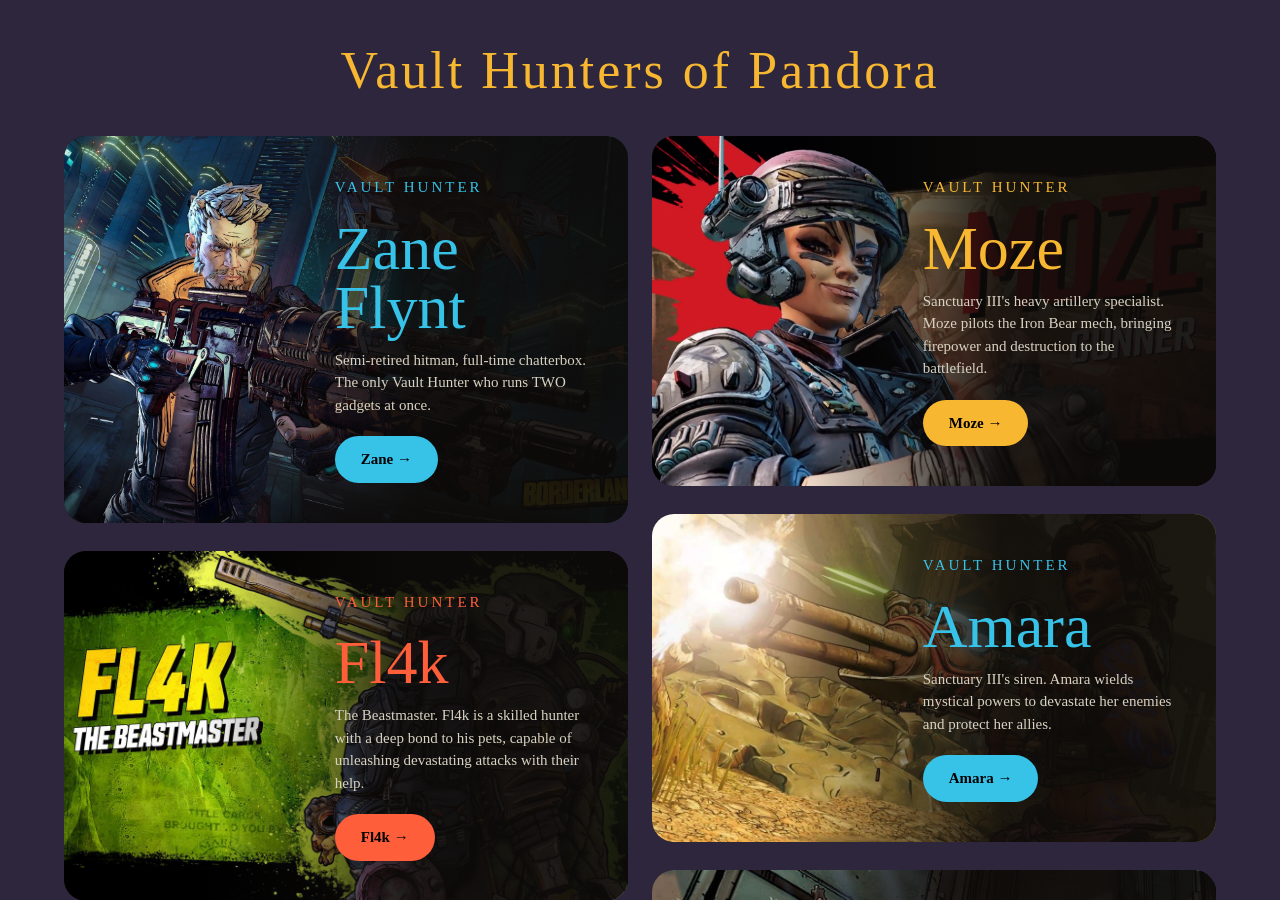
==== index.html @ e91ca524 "First commit" ====
<!DOCTYPE html>
<html lang="en">
<head>
    <meta charset="UTF-8">
    <meta name="viewport" content="width=device-width, initial-scale=1.0">
    <title>Borderlands 3</title>
    <link href="https://cdn.jsdelivr.net/npm/bootstrap@5.3.8/dist/css/bootstrap.min.css" rel="stylesheet" integrity="sha384-sRIl4kxILFvY47J16cr9ZwB07vP4J8+LH7qKQnuqkuIAvNWLzeN8tE5YBujZqJLB" crossorigin="anonymous">

    <script src="script.js"></script>
    <script src="jq_b.js"></script>
    <link rel="stylesheet" href="style.css">
</head>
<body>

    <!-- The whole site is a horizontal filmstrip of pages. Each page = one screen wide. -->
    <div class="filmstrip">

        <!-- ================= FRAME: Home ================= -->
        <section class="page" id="home">
            <h1 class="title">Vault Hunters of Pandora</h1>

            <div class="row g-4">
                <div class="col-lg-6">
                    <div class="banner zane">
                        <img src='img/Zane.jpg' class="banner-img" alt='Zane Flynt'>
                        <div class="shade"></div>
                        <div class="bannerText">
                            <p class="playerOrNPC">Vault Hunter</p>
                            <h2>Zane Flynt</h2>
                            <p>Semi-retired hitman, full-time chatterbox. The only Vault Hunter who runs TWO gadgets at once.</p>
                            <button class="moreInfo" onclick="goTo('zane')">Zane →</button>
                        </div>
                    </div>

                    <!-- This part is for Fl4k, -->
                    <div class="banner fl4k">
                        <img src='img/Fl4k.jpg' class="banner-img" alt='Fl4k' >
                        <div class="shade"></div>
                        <div class="bannerText">
                            <p class="playerOrNPC">Vault Hunter</p>
                            <h2>Fl4k</h2>
                            <p>The Beastmaster. Fl4k is a skilled hunter with a deep bond to his pets, capable of unleashing devastating attacks with their help.</p>
                            <button class="moreInfo" onclick="goTo('fl4k')">Fl4k →</button>
                        </div>
                    </div>

                    <!-- This is for Ellie -->
                    <div class="banner ellie">
                        <img src='img/Ellie.jpg' class="banner-img" alt='Ellie'>
                        <div class="shade"></div>
                        <div class="bannerText">
                            <p class="playerOrNPC">NPC - Mechanic</p>
                            <h2>Ellie</h2>
                            <p>Sanctuary III's chief mechanic. Big heart, bigger wrench, and don't you DARE touch her car collection.</p>
                            <button class="moreInfo" onclick="goTo('ellie')">Ellie →</button>
                        </div>
                    </div>
                </div>

                <div class="col-lg-6">
                    <div class="banner moze">
                        <img src='img/Moze.jpg' class="banner-img" alt='Moze'>
                        <div class="shade"></div>
                        <div class="bannerText">
                            <p class="playerOrNPC">Vault Hunter</p>
                            <h2>Moze</h2>
                            <p>Sanctuary III's heavy artillery specialist. Moze pilots the Iron Bear mech, bringing firepower and destruction to the battlefield.</p>
                            <button class="moreInfo" onclick="goTo('moze')">Moze →</button>
                        </div>
                    </div>

                    <div class="banner amara">
                        <img src='img/Amara.jpg' class="banner-img" alt='Amara'>
                        <div class="shade"></div>
                        <div class="bannerText">
                            <p class="playerOrNPC">Vault Hunter</p>
                            <h2>Amara</h2>
                            <p>Sanctuary III's siren. Amara wields mystical powers to devastate her enemies and protect her allies.</p>
                            <button class="moreInfo" onclick="goTo('amara')">Amara →</button>
                        </div>
                    </div>

                    <div class="banner cl4ptrap">
                        <img src='img/Cl4pTrap.jpg' class="banner-img" alt='Cl4pTrap'>
                        <div class="shade"></div>
                        <div class="bannerText">
                            <p class="playerOrNPC">Vault Hunter</p>
                            <h2>Cl4pTrap</h2>
                            <p>Sanctuary III's lovable robot. Cl4pTrap is known for his quirky personality, explosive arsenal, and relentless pursuit of fun and chaos.</p>
                            <button class="moreInfo" onclick="goTo('cl4ptrap')">Cl4pTrap →</button>
                        </div>
                    </div>
                </div>
            </div>

        </section>



        <!-- This is for Zane -->
         <section class="page" id="zane">
            <div class="details">
                <button class="goBackBtn" onclick="goTo('home')">← Back</button>
                <h1>Zane Flynt</h1>
                <p class="role">The Operative</p>

                <div class="description">
                    <span class="miniTitle">Action Skill</span>
                    <p>Digi-Clone (a holographic twin that shoots and swaps places with you), SNTNL (an attack drone buddy), and the Barrier (a deployable shield). Uniquely, Zane can equip TWO of these at once — he just gives up grenades to do it.</p>
                </div>

                <div class="description">
                    <span class="miniTitle">Backstory</span>
                    <p>Born on Pandora into the infamous Flynt family — brother of Captain Flynt and Baron Flynt. Spent decades as a corporate assassin before "retiring" into Vault hunting. Talks constantly, mostly to himself, sometimes to his clone.</p>
                </div>

                <div class="description">
                    <span class="miniTitle">Playstyle</span>
                    <p>Trickster. Confuse enemies with the clone, zip around the battlefield, and let your gadgets do half the work while you do all the talking.</p>
                </div>
            </div>
        </section>

        <!-- ================= Fl4k ================= -->
         <section class="page" id="fl4k">
            <div class="details">
                <button class="goBackBtn" onclick="goTo('home')">← Back</button>
                <h1>Fl4k</h1>
                <p class="role">The Beastmaster</p>

                <div class="description">
                    <span class="miniTitle">Action Skill</span>
                    <p>Fl4k can summon and command pets to fight alongside him, each with unique abilities. He can also enter a powerful "Fade Away" mode, becoming invisible and dealing massive damage.</p>
                </div>

                <div class="description">
                    <span class="miniTitle">Backstory</span>
                    <p>Fl4k is a mysterious creature hunter from the wilds of Pandora. Raised by a pack of robotic creatures, he has a deep bond with his pets and a unique perspective on the world.</p>
                </div>

                <div class="description">
                    <span class="miniTitle">Playstyle</span>
                    <p>Pet Master. Command your pets to attack, distract, and support you in battle while you stay at a safe distance, using your unique abilities to control the flow of combat.</p>
                </div>
            </div>
        </section>

        <!-- ================= Ellie ================= -->
         <section class="page" id="ellie">
            <div class="details">
                <button class="goBackBtn" onclick="goTo('home')">← Back</button>
                <h1>Ellie</h1>
                <p class="role">NPC - Mechanic</p>

                <div class="description"> 
                    <span class="miniTitle">Role in the Game</span>
                    <p>Ellie is the chief mechanic of Sanctuary III, providing players with vehicle upgrades, repairs, and customizations. She also offers side quests and valuable information about the world of Pandora.</p>
                </div>

                <div class="description">
                    <span class="miniTitle">Backstory</span>
                    <p>Ellie has been a skilled mechanic for years, known for her expertise in vehicles and machinery. She has a big heart and a passion for helping others, often putting herself at risk to assist Vault Hunters.</p>
                </div>

                <div class="description">
                    <span class="miniTitle">Personality</span>
                    <p>Ellie is tough, resourceful, and fiercely independent. She has a no-nonsense attitude but also shows compassion and loyalty to those she trusts.</p>
                </div>
            </div>
        </section>


        <!-- Put the rest of the cards under this comment -->
        <!-- ================= Moze ================= -->
        <section class="page" id="moze">
            <div class="details">
                <button class="goBackBtn" onclick="goTo('home')">← Back</button>
                <h1>Moze</h1>
                <p class="role">The Gunner</p>

                <div class="description"> 
                    <span class="miniTitle">Role in the Game</span>
                    <p>Moze is a versatile combatant, capable of dealing massive damage with her arsenal of weapons and her trusty mech, Iron Bear. She excels in both offensive and defensive roles, making her a valuable asset in any team.</p>
                </div>

                <div class="description">
                    <span class="miniTitle">Backstory</span>
                    <p>Moze has a military background and a strong sense of duty. She joined the fight against the Crimson Raiders to protect her home and loved ones, using her skills and Iron Bear to turn the tide of battle.</p>
                </div>

                <div class="description">
                    <span class="miniTitle">Personality</span>
                    <p>Moze is determined, courageous, and fiercely loyal to her friends and allies. She has a strong sense of justice and is always ready to face any challenge head-on.</p>
                </div>
            </div>
        </section>

        <!-- ================= Amara ================= -->
        <section class="page" id="amara">
            <div class="details">
                <button class="goBackBtn" onclick="goTo('home')">← Back</button>
                <h1>Amara</h1>
                <p class="role">The Siren</p>
                <div class="description"> 
                    <span class="miniTitle">Role in the Game</span>
                    <p>Amara is a powerful Siren, capable of harnessing mystical abilities to control the battlefield. She excels in both offensive and defensive roles, making her a versatile and formidable character.</p>
                </div>

                <div class="description">
                    <span class="miniTitle">Backstory</span>
                    <p>Amara has trained extensively to master her Siren abilities, seeking to protect those who cannot protect themselves. Her journey is one of self-discovery and empowerment, as she learns to harness her powers for the greater good.</p>
                </div>

                <div class="description">
                    <span class="miniTitle">Personality</span>
                    <p>Amara is confident, determined, and compassionate. She is driven by a strong sense of justice and a desire to help those in need, always striving to make a positive impact on the world around her.</p>
                </div>
            </div>
        </section>

        <!-- ================= Cl4pTrap ================= -->
        <section class="page" id="cl4ptrap">
            <div class="details">
                <button class="goBackBtn" onclick="goTo('home')">← Back</button>
                <h1>Cl4pTrap</h1>
                <p class="role">NPC - Robot</p>
                <div class="description"> 
                    <span class="miniTitle">Role in the Game</span>
                    <p>Cl4pTrap is a quirky and unpredictable robot, known for his humorous antics and explosive combat abilities. He provides comic relief while also being a formidable ally in battle.</p>
                </div>

                <div class="description">
                    <span class="miniTitle">Backstory</span>
                    <p>Cl4pTrap was created as a general-purpose robot, but his unique personality and penchant for chaos set him apart. He has a mysterious past and a knack for getting into trouble, often finding himself in the middle of unexpected adventures.</p>
                </div>

                <div class="description">
                    <span class="miniTitle">Personality</span>
                    <p>Cl4pTrap is eccentric, unpredictable, and full of energy. He has a mischievous sense of humor and enjoys causing chaos, but he is also loyal and will go to great lengths to help his friends.</p>
                </div>
            </div>
        </section>

    </div>
</body>
</html>
---- style.css ----
* { box-sizing: border-box; }

body {
    margin:0;
    background-color: #2e263d;
    font-family: 'Times New Roman', Times, serif;
    color: aliceblue;
    overflow: hidden; /* Prevents vertical scrolling and lets the filmstrip handle horizontal scrolling */ 
}

.characters {
    display: grid;
    grid-template-columns: 1fr 1fr; /* Two equal columns */
    gap: 20px; /* Creates space between the cards */
}

/* The filmstrip container that holds all the pages. Each page is a child of this container. */
.filmstrip {
    display: flex;              /* Arrange the child pages in a row */ 
    overflow-x: auto;           /* hide the scrollbar */
    scroll-behavior: smooth;    /* Make the scrolling smooth */
    height: 100vh;              /* Full viewport height */
}

/* Every page = one screen wide. */
.page {
    min-width: 100vw;
    height: 100vh;
    overflow-x: auto;                           /* Allow horizontal scrolling within the page */
    padding: 40px clamp(16px, 5vw, 80px);       /* clamp() is a function that makes sure the padding is responsive */
}

/* The banner of the cards */
.banner {
    position: relative;
    display: flex;
    align-items: center;
    min-height: 300px;
    border-radius: 22px;
    overflow: hidden;
    margin: 0 auto 28px;
    max-width: 980px;
    background: #16120e;
}

.banner-img {
    position: absolute; 
    inset: 0;                /* Quick way to set top, right, bottom, left */
    width: 100%;
    height: 100%;
    object-fit: cover;
}

/* A gradient overlay to darken the image and make text more readable */
.shade {
    position: absolute;        /* Makes the shade sit on top of the img */
    inset: 0;
    background: linear-gradient(90deg,
    rgba(13,11,9,0) 25%,
    rgba(13,11,9,0.92)62%);
}

/* Text container that sits on top of the banner img and shade */
.bannerText {
    position: relative;
    z-index: 2;                     /* z-index = stacking order. Bigger number = higher stacking order. Make sure the text is above the img and shade */
    margin-left: auto;
    width: min(52%, 420px);
    padding: 40px 40px 40px 0;
}

/* This is the text above the banner img that says what type of character it is */
.playerOrNPC {
    font-size: 13px;
    font-weight: 300;
    letter-spacing: 3px;
    text-transform: uppercase;
    margin: 0 0 8px;
}

/* This is the text that is the name of the character <h2> */
.bannerText h2 {
    font-family: 'Times New Roman', Times, serif;
    font-size: clamp(40px, 6vw, 62px);
    line-height: 0.95;
    margin: 0 0 12px;
    color: #f7b731;
}

.bannerText p {
    margin: 0 0 20px;
    font-size: 15px;
    line-height: 1.5;
    color: #d8d2c2;
}

.moreInfo {
    display: inline-block;
    background: #f7b731;
    color: black;
    font-family: 'Times New Roman', Times, serif;
    font-weight: 700;                               /* Makes the text bold */
    font-size: 15px;
    padding: 12px 26px;
    border: none;
    border-radius: 999px;                           /* Makes the pill shape */
    cursor: pointer;
    transition: transform 0.15s, box-shadow 0.15s;  /* Smooth transition for hover effects */
}

.moreInfo:hover {
    transform: translateY(-2px);                        /* Moves the button up slightly on hover */
    box-shadow: 0 6px 20px rgba(247, 183, 49, 0.35);  /* Adds a shadow to give a "lifted" effect on hover */
}

/* This translate to: find anything with class playerOrNPC that lives inside class zane and recolour it. 
   This is parent -> child */
.zane .playerOrNPC, .zane h2          {color: #37c2e8;}
.zane .moreInfo                       {background: #37c2e8;}
.fl4k .playerOrNPC, .fl4k h2          {color: #ff5e3a;}
.fl4k .moreInfo                       {background: #ff5e3a;}
.ellie .playerOrNPC, .ellie h2        {color: #ff4fa3;}
.ellie .moreInfo                      {background: #ff4fa3;}
.moze .playerOrNPC, .moze h2          {color: #f7b731;}
.moze .moreInfo                       {background: #f7b731;}
.amara .playerOrNPC, .amara h2        {color: #37c2e8;}
.amara .moreInfo                      {background: #37c2e8;}
.cl4ptrap .playerOrNPC, .cl4ptrap h2  {color: #d48026;}
.cl4ptrap .moreInfo                   {background: #d48026;}

/* ================================================
          Character Detail pages - The Frame
   ================================================*/
.details {
    max-width: 980px;
    margin: 0 auto;
}

.goBackBtn {
    background: none;
    border: 2px solid #f0ead6;
    color: #f0ead6;
    font-weight: 700;
    padding: 10px 22px;
    border-radius: 999px;
    cursor: pointer; 
    margin-bottom: 30px;
    transition: background 0.15s, color 0.15s; /* Smooth transition for hover effects */
}

.goBackBtn:hover {
    background: #f7b731;
    color: #0d0b09;
}

.details h1 {
    font-family: 'Times New Roman', Times, serif;
    font-size: clamp(60px, 10vw, 110px);             /* clamp makes it responsive. vw is viewport */
    line-height: 0.9;
    margin: 0 0 6px;
}

.details .role {
    font-size: 14px;
    font-weight: 700;
    letter-spacing: 4px;
    text-transform: uppercase;
    color: #d8d2c2;
    margin-bottom: 36px;
}

/* For the Action/Backstory/Playstyle - Also make the pill shape */
.miniTitle {
    display: inline-block;
    background-color: #393854;
    font-size: 11px;
    text-transform: uppercase;
    padding: 5px 12px;
    border-radius: 999px;
    margin-bottom: 10px;
}

.description {
    margin: 0;
    font-size: 16px;
    line-height: 1.65;
    color: #d8d2c2;
}

#zane h1, #zane .miniTitle         {color: #37c2e8;}
#zane h1                           {color: #37c2e8;}
#zane .description                 {color: #37c2e8;}
#fl4k h1                           {color: #ff5e3a;}
#fl4k .description                 {color: #ff5e3a;}
#ellie h1                          {color: #ff4fa3;}
#ellie .description                {color: #ff4fa3;}
#moze h1, #moze .miniTitle         {color: #f7b731;}
#moze .description                 {color: #f7b731;}
#amara h1, #amara .miniTitle       {color: #37c2e8;}
#amara .description                {color: #37c2e8;}
#cl4ptrap h1, #cl4ptrap .miniTitle {color: #d48026;}
#cl4ptrap .description             {color: #d48026;}

.title{
    text-align: center;
    font-family: 'Times New Roman', Times, serif;
    font-size: clamp(34px, 5vw, 52px);
    letter-spacing: 3px;
    color: #f7b731;
    margin: 0 0 34px;
}



/* For smaller screens adjust the layout of the banner and text */
@media (max-width: 640px) {
    .banner {min-height: 320px; align-items: flex-end;}
    .bannerText {width: 100%; padding: 24px;}
    .shade {background: linear-gradient(180deg, 
        rgba(13,11,9,0) 20%, rgba(13,11,9,0.94)65%);}
    .art{align-items: flex-start; padding: 20px 0 0 20px; font-size: 100px;}
}

@media (prefers-reduced-motion: reduce) {
    .filmstrip {scroll-behavior: auto;}
}
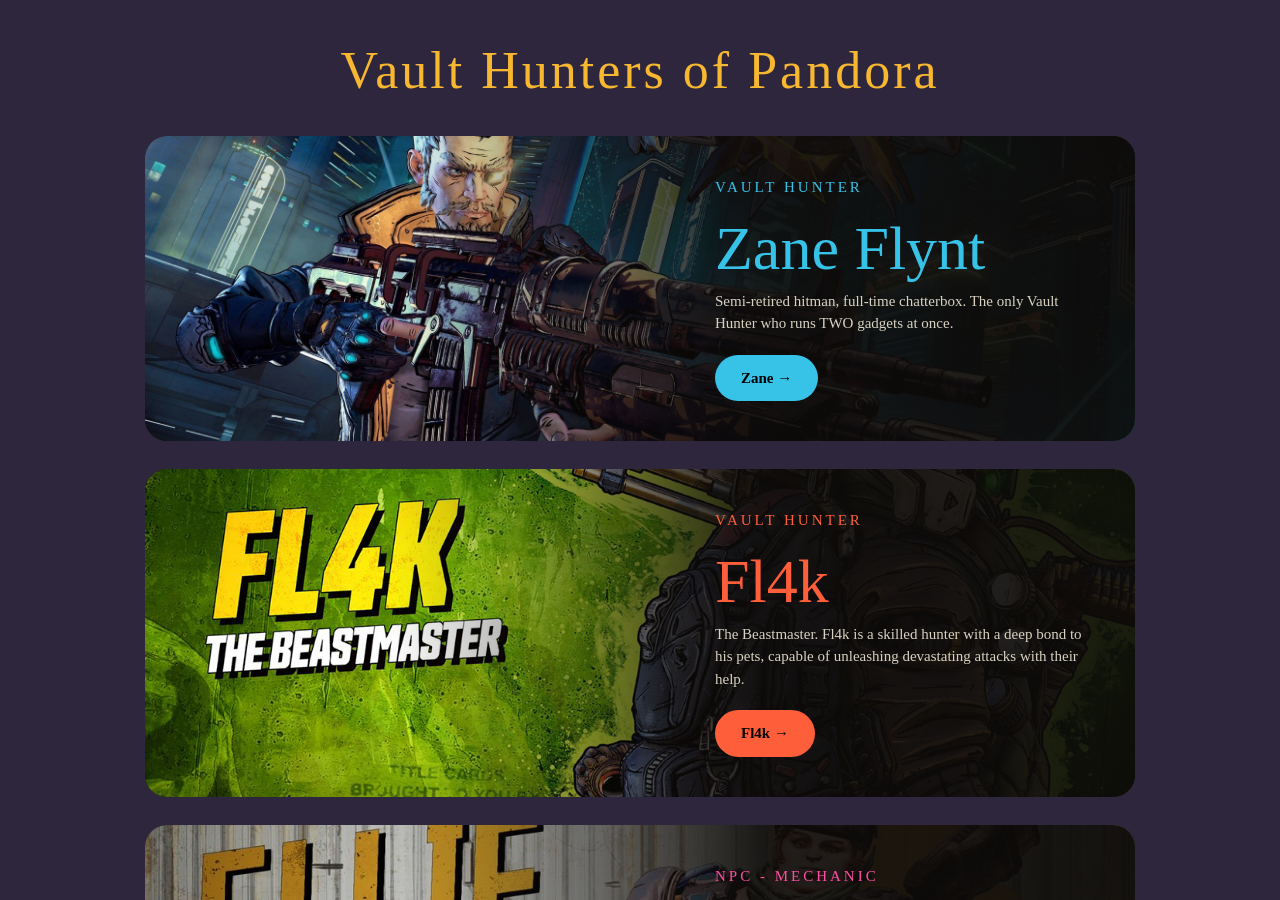
==== commit 8e40fcc2: "update" ====
--- a/index.html
+++ b/index.html
@@ -19,84 +19,76 @@
         <section class="page" id="home">
             <h1 class="title">Vault Hunters of Pandora</h1>
 
-            <div class="row g-4">
-                <div class="col-lg-6">
-                    <div class="banner zane">
-                        <img src='img/Zane.jpg' class="banner-img" alt='Zane Flynt'>
-                        <div class="shade"></div>
-                        <div class="bannerText">
-                            <p class="playerOrNPC">Vault Hunter</p>
-                            <h2>Zane Flynt</h2>
-                            <p>Semi-retired hitman, full-time chatterbox. The only Vault Hunter who runs TWO gadgets at once.</p>
-                            <button class="moreInfo" onclick="goTo('zane')">Zane →</button>
-                        </div>
-                    </div>
-
-                    <!-- This part is for Fl4k, -->
-                    <div class="banner fl4k">
-                        <img src='img/Fl4k.jpg' class="banner-img" alt='Fl4k' >
-                        <div class="shade"></div>
-                        <div class="bannerText">
-                            <p class="playerOrNPC">Vault Hunter</p>
-                            <h2>Fl4k</h2>
-                            <p>The Beastmaster. Fl4k is a skilled hunter with a deep bond to his pets, capable of unleashing devastating attacks with their help.</p>
-                            <button class="moreInfo" onclick="goTo('fl4k')">Fl4k →</button>
-                        </div>
-                    </div>
-
-                    <!-- This is for Ellie -->
-                    <div class="banner ellie">
-                        <img src='img/Ellie.jpg' class="banner-img" alt='Ellie'>
-                        <div class="shade"></div>
-                        <div class="bannerText">
-                            <p class="playerOrNPC">NPC - Mechanic</p>
-                            <h2>Ellie</h2>
-                            <p>Sanctuary III's chief mechanic. Big heart, bigger wrench, and don't you DARE touch her car collection.</p>
-                            <button class="moreInfo" onclick="goTo('ellie')">Ellie →</button>
-                        </div>
-                    </div>
-                </div>
-
-                <div class="col-lg-6">
-                    <div class="banner moze">
-                        <img src='img/Moze.jpg' class="banner-img" alt='Moze'>
-                        <div class="shade"></div>
-                        <div class="bannerText">
-                            <p class="playerOrNPC">Vault Hunter</p>
-                            <h2>Moze</h2>
-                            <p>Sanctuary III's heavy artillery specialist. Moze pilots the Iron Bear mech, bringing firepower and destruction to the battlefield.</p>
-                            <button class="moreInfo" onclick="goTo('moze')">Moze →</button>
-                        </div>
-                    </div>
-
-                    <div class="banner amara">
-                        <img src='img/Amara.jpg' class="banner-img" alt='Amara'>
-                        <div class="shade"></div>
-                        <div class="bannerText">
-                            <p class="playerOrNPC">Vault Hunter</p>
-                            <h2>Amara</h2>
-                            <p>Sanctuary III's siren. Amara wields mystical powers to devastate her enemies and protect her allies.</p>
-                            <button class="moreInfo" onclick="goTo('amara')">Amara →</button>
-                        </div>
-                    </div>
-
-                    <div class="banner cl4ptrap">
-                        <img src='img/Cl4pTrap.jpg' class="banner-img" alt='Cl4pTrap'>
-                        <div class="shade"></div>
-                        <div class="bannerText">
-                            <p class="playerOrNPC">Vault Hunter</p>
-                            <h2>Cl4pTrap</h2>
-                            <p>Sanctuary III's lovable robot. Cl4pTrap is known for his quirky personality, explosive arsenal, and relentless pursuit of fun and chaos.</p>
-                            <button class="moreInfo" onclick="goTo('cl4ptrap')">Cl4pTrap →</button>
-                        </div>
-                    </div>
-                </div>
-            </div>
-
-        </section>
-
-
-
+            <div class="banner zane">
+                <img src='img/Zane.jpg' class="banner-img" alt='Zane Flynt'>
+                <div class="shade"></div>
+                <div class="bannerText">
+                    <p class="playerOrNPC">Vault Hunter</p>
+                    <h2>Zane Flynt</h2>
+                    <p>Semi-retired hitman, full-time chatterbox. The only Vault Hunter who runs TWO gadgets at once.</p>
+                    <button class="moreInfo" onclick="goTo('zane')">Zane →</button>
+                </div>
+            </div>
+
+            <!-- This part is for Fl4k, -->
+            <div class="banner fl4k">
+                <img src='img/Fl4k.jpg' class="banner-img" alt='Fl4k' >
+                <div class="shade"></div>
+                <div class="bannerText">
+                    <p class="playerOrNPC">Vault Hunter</p>
+                    <h2>Fl4k</h2>
+                    <p>The Beastmaster. Fl4k is a skilled hunter with a deep bond to his pets, capable of unleashing devastating attacks with their help.</p>
+                    <button class="moreInfo" onclick="goTo('fl4k')">Fl4k →</button>
+                </div>
+            </div>
+
+            <!-- This is for Ellie -->
+            <div class="banner ellie">
+                <img src='img/Ellie.jpg' class="banner-img" alt='Ellie'>
+                <div class="shade"></div>
+                <div class="bannerText">
+                    <p class="playerOrNPC">NPC - Mechanic</p>
+                    <h2>Ellie</h2>
+                    <p>Sanctuary III's chief mechanic. Big heart, bigger wrench, and don't you DARE touch her car collection.</p>
+                    <button class="moreInfo" onclick="goTo('ellie')">Ellie →</button>
+                </div>
+            </div>
+        
+            <div class="banner moze">
+                <img src='img/Moze.jpg' class="banner-img" alt='Moze'>
+                <div class="shade"></div>
+                <div class="bannerText">
+                    <p class="playerOrNPC">Vault Hunter</p>
+                    <h2>Moze</h2>
+                    <p>Sanctuary III's heavy artillery specialist. Moze pilots the Iron Bear mech, bringing firepower and destruction to the battlefield.</p>
+                    <button class="moreInfo" onclick="goTo('moze')">Moze →</button>
+                </div>
+            </div>
+
+            <div class="banner amara">
+                <img src='img/Amara.jpg' class="banner-img" alt='Amara'>
+                <div class="shade"></div>
+                <div class="bannerText">
+                    <p class="playerOrNPC">Vault Hunter</p>
+                    <h2>Amara</h2>
+                    <p>Sanctuary III's siren. Amara wields mystical powers to devastate her enemies and protect her allies.</p>
+                    <button class="moreInfo" onclick="goTo('amara')">Amara →</button>
+                </div>
+            </div>
+
+            <div class="banner cl4ptrap">
+                <img src='img/Cl4pTrap.jpg' class="banner-img" alt='Cl4pTrap'>
+                <div class="shade"></div>
+                <div class="bannerText">
+                    <p class="playerOrNPC">Vault Hunter</p>
+                    <h2>Cl4pTrap</h2>
+                    <p>Sanctuary III's lovable robot. Cl4pTrap is known for his quirky personality, explosive arsenal, and relentless pursuit of fun and chaos.</p>
+                    <button class="moreInfo" onclick="goTo('cl4ptrap')">Cl4pTrap →</button>
+                </div>
+            </div>
+        </section>
+
+        <!-- ============== Character Detail pages ================= -->
         <!-- This is for Zane -->
          <section class="page" id="zane">
             <div class="details">
--- a/style.css
+++ b/style.css
@@ -6,12 +6,6 @@
     font-family: 'Times New Roman', Times, serif;
     color: aliceblue;
     overflow: hidden; /* Prevents vertical scrolling and lets the filmstrip handle horizontal scrolling */ 
-}
-
-.characters {
-    display: grid;
-    grid-template-columns: 1fr 1fr; /* Two equal columns */
-    gap: 20px; /* Creates space between the cards */
 }
 
 /* The filmstrip container that holds all the pages. Each page is a child of this container. */
@@ -33,13 +27,13 @@
 /* The banner of the cards */
 .banner {
     position: relative;
-    display: flex;
+    display: flex;          /* Flexbox layout to position the text and image responsively */
     align-items: center;
     min-height: 300px;
     border-radius: 22px;
-    overflow: hidden;
-    margin: 0 auto 28px;
-    max-width: 980px;
+    overflow: hidden;       /* Ensures that the image and shade don't spill outside the rounded corners */
+    margin: 0 auto 28px;    /* auto centers the banner horizontally and add space below it */
+    max-width: 990px;       /* Won't go wider than this */
     background: #16120e;
 }
 
@@ -211,7 +205,6 @@
 }
 
 
-
 /* For smaller screens adjust the layout of the banner and text */
 @media (max-width: 640px) {
     .banner {min-height: 320px; align-items: flex-end;}
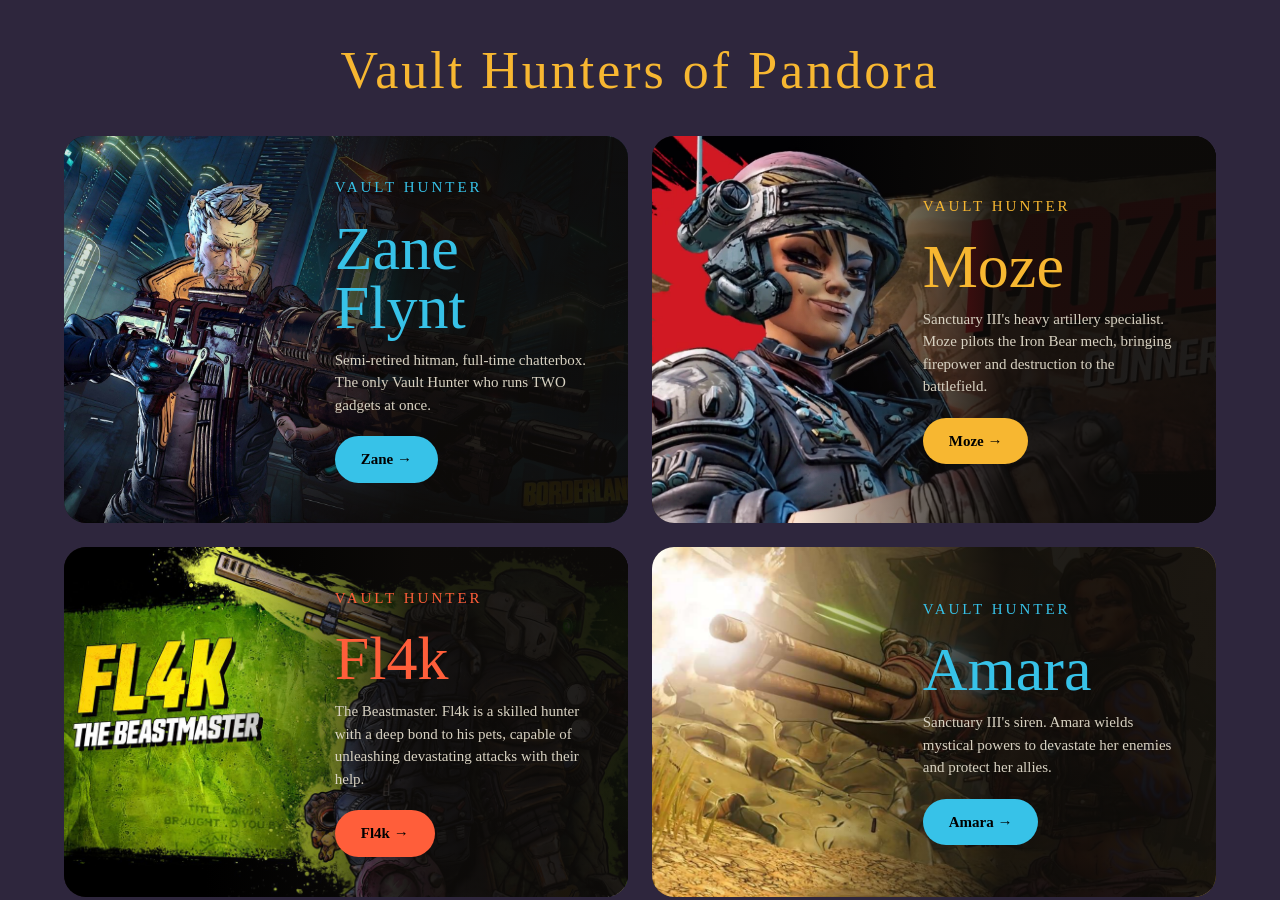
==== commit 65d6131b: "fixed alignment on banners" ====
--- a/index.html
+++ b/index.html
@@ -5,7 +5,6 @@
     <meta name="viewport" content="width=device-width, initial-scale=1.0">
     <title>Borderlands 3</title>
     <link href="https://cdn.jsdelivr.net/npm/bootstrap@5.3.8/dist/css/bootstrap.min.css" rel="stylesheet" integrity="sha384-sRIl4kxILFvY47J16cr9ZwB07vP4J8+LH7qKQnuqkuIAvNWLzeN8tE5YBujZqJLB" crossorigin="anonymous">
-
     <script src="script.js"></script>
     <script src="jq_b.js"></script>
     <link rel="stylesheet" href="style.css">
@@ -19,71 +18,87 @@
         <section class="page" id="home">
             <h1 class="title">Vault Hunters of Pandora</h1>
 
-            <div class="banner zane">
-                <img src='img/Zane.jpg' class="banner-img" alt='Zane Flynt'>
-                <div class="shade"></div>
-                <div class="bannerText">
-                    <p class="playerOrNPC">Vault Hunter</p>
-                    <h2>Zane Flynt</h2>
-                    <p>Semi-retired hitman, full-time chatterbox. The only Vault Hunter who runs TWO gadgets at once.</p>
-                    <button class="moreInfo" onclick="goTo('zane')">Zane →</button>
-                </div>
-            </div>
-
-            <!-- This part is for Fl4k, -->
-            <div class="banner fl4k">
-                <img src='img/Fl4k.jpg' class="banner-img" alt='Fl4k' >
-                <div class="shade"></div>
-                <div class="bannerText">
-                    <p class="playerOrNPC">Vault Hunter</p>
-                    <h2>Fl4k</h2>
-                    <p>The Beastmaster. Fl4k is a skilled hunter with a deep bond to his pets, capable of unleashing devastating attacks with their help.</p>
-                    <button class="moreInfo" onclick="goTo('fl4k')">Fl4k →</button>
-                </div>
-            </div>
-
-            <!-- This is for Ellie -->
-            <div class="banner ellie">
-                <img src='img/Ellie.jpg' class="banner-img" alt='Ellie'>
-                <div class="shade"></div>
-                <div class="bannerText">
-                    <p class="playerOrNPC">NPC - Mechanic</p>
-                    <h2>Ellie</h2>
-                    <p>Sanctuary III's chief mechanic. Big heart, bigger wrench, and don't you DARE touch her car collection.</p>
-                    <button class="moreInfo" onclick="goTo('ellie')">Ellie →</button>
-                </div>
-            </div>
-        
-            <div class="banner moze">
-                <img src='img/Moze.jpg' class="banner-img" alt='Moze'>
-                <div class="shade"></div>
-                <div class="bannerText">
-                    <p class="playerOrNPC">Vault Hunter</p>
-                    <h2>Moze</h2>
-                    <p>Sanctuary III's heavy artillery specialist. Moze pilots the Iron Bear mech, bringing firepower and destruction to the battlefield.</p>
-                    <button class="moreInfo" onclick="goTo('moze')">Moze →</button>
-                </div>
-            </div>
-
-            <div class="banner amara">
-                <img src='img/Amara.jpg' class="banner-img" alt='Amara'>
-                <div class="shade"></div>
-                <div class="bannerText">
-                    <p class="playerOrNPC">Vault Hunter</p>
-                    <h2>Amara</h2>
-                    <p>Sanctuary III's siren. Amara wields mystical powers to devastate her enemies and protect her allies.</p>
-                    <button class="moreInfo" onclick="goTo('amara')">Amara →</button>
-                </div>
-            </div>
-
-            <div class="banner cl4ptrap">
-                <img src='img/Cl4pTrap.jpg' class="banner-img" alt='Cl4pTrap'>
-                <div class="shade"></div>
-                <div class="bannerText">
-                    <p class="playerOrNPC">Vault Hunter</p>
-                    <h2>Cl4pTrap</h2>
-                    <p>Sanctuary III's lovable robot. Cl4pTrap is known for his quirky personality, explosive arsenal, and relentless pursuit of fun and chaos.</p>
-                    <button class="moreInfo" onclick="goTo('cl4ptrap')">Cl4pTrap →</button>
+            <!-- Row 1: Zane / Moze -->
+            <div class="row g-4 mb-4 align-items-stretch"> <!-- align-items-stretch ensures all banners in the row have the same height -->
+                <div class="col-lg-6 d-flex">
+                    <div class="banner zane h-100 w-100">
+                        <img src='img/Zane.jpg' class="banner-img" alt='Zane Flynt'>
+                        <div class="shade"></div>
+                        <div class="bannerText">
+                            <p class="playerOrNPC">Vault Hunter</p>
+                            <h2>Zane Flynt</h2>
+                            <p>Semi-retired hitman, full-time chatterbox. The only Vault Hunter who runs TWO gadgets at once.</p>
+                            <button class="moreInfo" onclick="goTo('zane')">Zane →</button>
+                        </div>
+                    </div>
+                </div>
+                <div class="col-lg-6 d-flex">
+                    <div class="banner moze h-100 w-100">
+                        <img src='img/Moze.jpg' class="banner-img" alt='Moze'>
+                        <div class="shade"></div>
+                        <div class="bannerText">
+                            <p class="playerOrNPC">Vault Hunter</p>
+                            <h2>Moze</h2>
+                            <p>Sanctuary III's heavy artillery specialist. Moze pilots the Iron Bear mech, bringing firepower and destruction to the battlefield.</p>
+                            <button class="moreInfo" onclick="goTo('moze')">Moze →</button>
+                        </div>
+                    </div>
+                </div>
+            </div>
+
+            <!-- Row 2: Fl4k / Amara -->
+            <div class="row g-4 mb-4 align-items-stretch">
+                <div class="col-lg-6 d-flex">
+                    <div class="banner fl4k h-100 w-100">
+                        <img src='img/Fl4k.jpg' class="banner-img" alt='Fl4k' >
+                        <div class="shade"></div>
+                        <div class="bannerText">
+                            <p class="playerOrNPC">Vault Hunter</p>
+                            <h2>Fl4k</h2>
+                            <p>The Beastmaster. Fl4k is a skilled hunter with a deep bond to his pets, capable of unleashing devastating attacks with their help.</p>
+                            <button class="moreInfo" onclick="goTo('fl4k')">Fl4k →</button>
+                        </div>
+                    </div>
+                </div>
+                <div class="col-lg-6 d-flex">
+                    <div class="banner amara h-100 w-100">
+                        <img src='img/Amara.jpg' class="banner-img" alt='Amara'>
+                        <div class="shade"></div>
+                        <div class="bannerText">
+                            <p class="playerOrNPC">Vault Hunter</p>
+                            <h2>Amara</h2>
+                            <p>Sanctuary III's siren. Amara wields mystical powers to devastate her enemies and protect her allies.</p>
+                            <button class="moreInfo" onclick="goTo('amara')">Amara →</button>
+                        </div>
+                    </div>
+                </div>
+            </div>
+
+            <!-- Row 3: Ellie / Cl4pTrap -->
+            <div class="row g-4 mb-4 align-items-stretch">
+                <div class="col-lg-6 d-flex">
+                    <div class="banner ellie h-100 w-100">
+                        <img src='img/Ellie.jpg' class="banner-img" alt='Ellie'>
+                        <div class="shade"></div>
+                        <div class="bannerText">
+                            <p class="playerOrNPC">NPC - Mechanic</p>
+                            <h2>Ellie</h2>
+                            <p>Sanctuary III's chief mechanic. Big heart, bigger wrench, and don't you DARE touch her car collection.</p>
+                            <button class="moreInfo" onclick="goTo('ellie')">Ellie →</button>
+                        </div>
+                    </div>
+                </div>
+                <div class="col-lg-6 d-flex">
+                    <div class="banner cl4ptrap h-100 w-100">
+                        <img src='img/Cl4pTrap.jpg' class="banner-img" alt='Cl4pTrap'>
+                        <div class="shade"></div>
+                        <div class="bannerText">
+                            <p class="playerOrNPC">Vault Hunter</p>
+                            <h2>Cl4pTrap</h2>
+                            <p>Sanctuary III's lovable robot. Cl4pTrap is known for his quirky personality, explosive arsenal, and relentless pursuit of fun and chaos.</p>
+                            <button class="moreInfo" onclick="goTo('cl4ptrap')">Cl4pTrap →</button>
+                        </div>
+                    </div>
                 </div>
             </div>
         </section>
@@ -233,6 +248,8 @@
             </div>
         </section>
 
+
+        
     </div>
 </body>
 </html>
--- a/style.css
+++ b/style.css
@@ -32,7 +32,7 @@
     min-height: 300px;
     border-radius: 22px;
     overflow: hidden;       /* Ensures that the image and shade don't spill outside the rounded corners */
-    margin: 0 auto 28px;    /* auto centers the banner horizontally and add space below it */
+    margin: 0 auto;          /* auto centers the banner horizontally; row/col spacing handles vertical gaps */
     max-width: 990px;       /* Won't go wider than this */
     background: #16120e;
 }
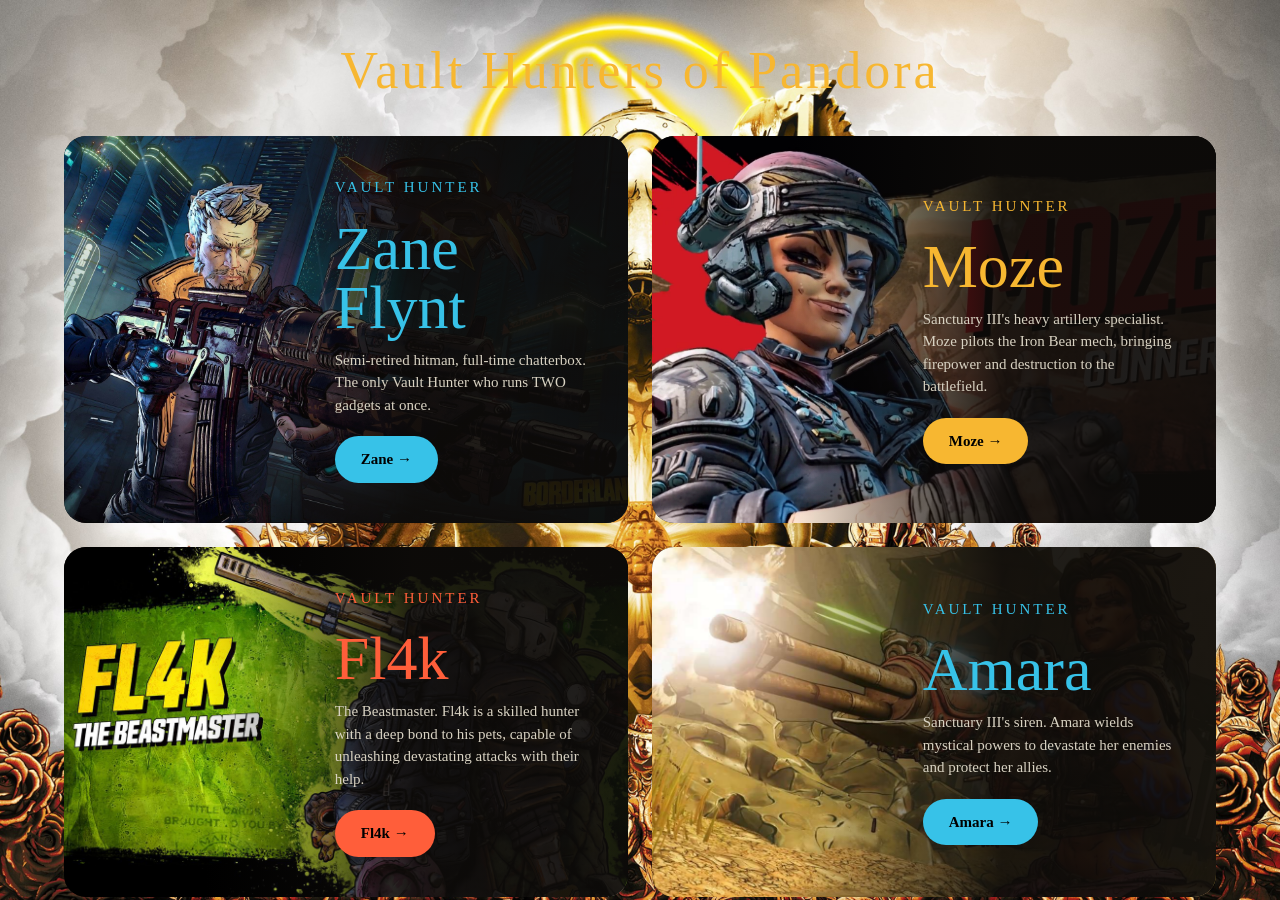
==== commit e6eed17c: "added background" ====
--- a/index.html
+++ b/index.html
@@ -5,15 +5,15 @@
     <meta name="viewport" content="width=device-width, initial-scale=1.0">
     <title>Borderlands 3</title>
     <link href="https://cdn.jsdelivr.net/npm/bootstrap@5.3.8/dist/css/bootstrap.min.css" rel="stylesheet" integrity="sha384-sRIl4kxILFvY47J16cr9ZwB07vP4J8+LH7qKQnuqkuIAvNWLzeN8tE5YBujZqJLB" crossorigin="anonymous">
-    <script src="script.js"></script>
-    <script src="jq_b.js"></script>
-    <link rel="stylesheet" href="style.css">
+    <script src="JS/script.js"></script>
+    <script src="JS/jq_b.js"></script>
+    <link rel="stylesheet" href="CSS/style.css">
 </head>
 <body>
 
     <!-- The whole site is a horizontal filmstrip of pages. Each page = one screen wide. -->
     <div class="filmstrip">
-
+       
         <!-- ================= FRAME: Home ================= -->
         <section class="page" id="home">
             <h1 class="title">Vault Hunters of Pandora</h1>
@@ -101,6 +101,8 @@
                     </div>
                 </div>
             </div>
+
+            <a href="form.html" class="submitBtn pollLink">Click to Vote</a>
         </section>
 
         <!-- ============== Character Detail pages ================= -->
@@ -176,8 +178,6 @@
             </div>
         </section>
 
-
-        <!-- Put the rest of the cards under this comment -->
         <!-- ================= Moze ================= -->
         <section class="page" id="moze">
             <div class="details">
@@ -246,10 +246,7 @@
                     <p>Cl4pTrap is eccentric, unpredictable, and full of energy. He has a mischievous sense of humor and enjoys causing chaos, but he is also loyal and will go to great lengths to help his friends.</p>
                 </div>
             </div>
-        </section>
-
-
-        
-    </div>
+        </section>   
+    </div> 
 </body>
 </html>
--- a/CSS/style.css
+++ b/CSS/style.css
@@ -0,0 +1,269 @@
+* {box-sizing: border-box;} /* Makes sure padding and border are included in the width and height of elements */
+
+#home {
+    background: url('../img/BL3_BG.jpg');
+    background-size: cover;
+    background-position: center;
+    background-repeat: no-repeat;
+}
+
+body {
+    margin:0;
+    background-color: #2e263d;
+    font-family: 'Times New Roman', Times, serif;
+    color: aliceblue;
+    overflow: hidden; /* Prevents vertical scrolling and lets the filmstrip handle horizontal scrolling */ 
+}
+
+/* The filmstrip container that holds all the pages. Each page is a child of this container. */
+.filmstrip {
+    display: flex;              /* Arrange the child pages in a row */ 
+    overflow-x: auto;           /* hide the scrollbar */
+    scroll-behavior: smooth;    /* Make the scrolling smooth */
+    height: 100vh;              /* Full viewport height */
+}
+
+/* Every page = one screen wide. */
+.page {
+    min-width: 100vw;
+    height: 100vh;
+    overflow-x: auto;                           /* Allow horizontal scrolling within the page */
+    overflow-y: auto;                           /* So we can scroll vertically */
+    padding: 40px clamp(16px, 5vw, 80px);       /* clamp() is a function that makes sure the padding is responsive */
+}
+
+/* The banner of the cards */
+.banner {
+    position: relative;
+    display: flex;          /* Flexbox layout to position the text and image responsively */
+    align-items: center;
+    min-height: 300px;
+    border-radius: 22px;
+    overflow: hidden;       /* Ensures that the image and shade don't spill outside the rounded corners */
+    margin: 0 auto;          /* auto centers the banner horizontally; row/col spacing handles vertical gaps */
+    max-width: 990px;       /* Won't go wider than this */
+    background: #16120e;
+}
+
+.banner-img {
+    position: absolute; 
+    inset: 0;                /* Quick way to set top, right, bottom, left */
+    width: 100%;
+    height: 100%;
+    object-fit: cover;
+}
+
+/* A gradient overlay to darken the image and make text more readable */
+.shade {
+    position: absolute;        /* Makes the shade sit on top of the img */
+    inset: 0;
+    background: linear-gradient(90deg,
+    rgba(13,11,9,0) 25%,                /* Transparent on the left side */
+    rgba(13,11,9,0.92)62%);             /* Darker on the right side */
+}
+
+/* Text container that sits on top of the banner img and shade */
+.bannerText {
+    position: relative;
+    z-index: 2;                     /* z-index = stacking order. Bigger number = higher stacking order. Make sure the text is above the img and shade */
+    margin-left: auto;
+    width: min(52%, 420px);
+    padding: 40px 40px 40px 0;
+}
+
+/* This is the text above the banner img that says what type of character it is */
+.playerOrNPC {
+    font-size: 13px;
+    font-weight: 300;
+    letter-spacing: 3px;
+    text-transform: uppercase;
+    margin: 0 0 8px;
+}
+
+/* This is the text that is the name of the character <h2> */
+.bannerText h2 {
+    font-family: 'Times New Roman', Times, serif;
+    font-size: clamp(40px, 6vw, 62px);
+    line-height: 0.95;
+    margin: 0 0 12px;
+    color: #f7b731;
+}
+
+.bannerText p {
+    margin: 0 0 20px;
+    font-size: 15px;
+    line-height: 1.5;
+    color: #d8d2c2;
+}
+
+.moreInfo {
+    display: inline-block;
+    background: #f7b731;
+    color: black;
+    font-family: 'Times New Roman', Times, serif;
+    font-weight: 700;                               /* Makes the text bold */
+    font-size: 15px;
+    padding: 12px 26px;
+    border: none;
+    border-radius: 999px;                           /* Makes the pill shape */
+    cursor: pointer;
+    transition: transform 0.15s, box-shadow 0.15s;  /* Smooth transition for hover effects */
+}
+
+.moreInfo:hover {
+    transform: translateY(-2px);                        /* Moves the button up slightly on hover */
+    box-shadow: 0 6px 20px rgba(247, 183, 49, 0.35);  /* Adds a shadow to give a "lifted" effect on hover */
+}
+
+/* This translate to: find anything with class playerOrNPC that lives inside class zane and recolour it. 
+   This is parent -> child */
+.zane .playerOrNPC, .zane h2          {color: #37c2e8;}
+.zane .moreInfo                       {background: #37c2e8;}
+.fl4k .playerOrNPC, .fl4k h2          {color: #ff5e3a;}
+.fl4k .moreInfo                       {background: #ff5e3a;}
+.ellie .playerOrNPC, .ellie h2        {color: #ff4fa3;}
+.ellie .moreInfo                      {background: #ff4fa3;}
+.moze .playerOrNPC, .moze h2          {color: #f7b731;}
+.moze .moreInfo                       {background: #f7b731;}
+.amara .playerOrNPC, .amara h2        {color: #37c2e8;}
+.amara .moreInfo                      {background: #37c2e8;}
+.cl4ptrap .playerOrNPC, .cl4ptrap h2  {color: #d48026;}
+.cl4ptrap .moreInfo                   {background: #d48026;}
+
+/* ================================================
+          Character Detail pages - The Frame
+   ================================================*/
+.details {
+    max-width: 980px;
+    margin: 0 auto;
+}
+
+.goBackBtn {
+    background: none;
+    border: 2px solid #f0ead6;
+    color: #f0ead6;
+    font-weight: 700;
+    padding: 10px 22px;
+    border-radius: 999px;
+    cursor: pointer; 
+    margin-bottom: 30px;
+    transition: background 0.15s, color 0.15s; /* Smooth transition for hover effects */
+}
+
+.goBackBtn:hover {
+    background: #f7b731;
+    color: #0d0b09;
+}
+
+.details h1 {
+    font-family: 'Times New Roman', Times, serif;
+    font-size: clamp(60px, 10vw, 110px);             /* clamp makes it responsive. vw is viewport */
+    line-height: 0.9;
+    margin: 0 0 6px;
+}
+
+.details .role {
+    font-size: 14px;
+    font-weight: 700;
+    letter-spacing: 4px;
+    text-transform: uppercase;
+    color: #d8d2c2;
+    margin-bottom: 36px;
+}
+
+/* For the Action/Backstory/Playstyle - Also make the pill shape */
+.miniTitle {
+    display: inline-block;
+    background-color: #393854;
+    font-size: 11px;
+    text-transform: uppercase;
+    padding: 5px 12px;
+    border-radius: 999px;
+    margin-bottom: 10px;
+}
+
+.description {
+    margin: 0;
+    font-size: 16px;
+    line-height: 1.65;
+    color: #d8d2c2;
+}
+
+#zane h1, #zane .miniTitle         {color: #37c2e8;}
+#zane h1                           {color: #37c2e8;}
+#zane .description                 {color: #37c2e8;}
+#fl4k h1                           {color: #ff5e3a;}
+#fl4k .description                 {color: #ff5e3a;}
+#ellie h1                          {color: #ff4fa3;}
+#ellie .description                {color: #ff4fa3;}
+#moze h1, #moze .miniTitle         {color: #f7b731;}
+#moze .description                 {color: #f7b731;}
+#amara h1, #amara .miniTitle       {color: #37c2e8;}
+#amara .description                {color: #37c2e8;}
+#cl4ptrap h1, #cl4ptrap .miniTitle {color: #d48026;}
+#cl4ptrap .description             {color: #d48026;}
+
+.title{
+    text-align: center;
+    font-family: 'Times New Roman', Times, serif;
+    font-size: clamp(34px, 5vw, 52px);
+    letter-spacing: 3px;
+    color: #f7b731;
+    margin: 0 0 34px;
+}
+
+.submitBtn {
+    background: #f7b731;
+    color: black;
+    font-weight: 700;
+    font-size: 15px;
+    padding: 12px 26px;
+    border: none;
+    border-radius: 999px;
+    cursor: pointer;
+    margin-top: 16px;
+}
+
+.submitBtn:hover {
+    background: #f0ead6;
+    color: #0d0b09;
+}
+
+.pollLink {
+    text-decoration: none;
+    display: inline-block;
+}
+
+/* For smaller screens adjust the layout of the banner and text */
+@media (max-width: 640px) {
+    .banner {min-height: 320px; align-items: flex-end;}
+    .bannerText {width: 100%; padding: 24px;}
+    .shade {background: linear-gradient(180deg, 
+    rgba(13,11,9,0) 20%, rgba(13,11,9,0.94)65%);}
+    .art{align-items: flex-start; padding: 20px 0 0 20px; font-size: 100px;}
+}
+
+@media (prefers-reduced-motion: reduce) {
+    .filmstrip {scroll-behavior: auto;}
+}
+
+
+
+
+
+
+
+
+
+
+
+
+
+
+
+
+
+
+
+
+
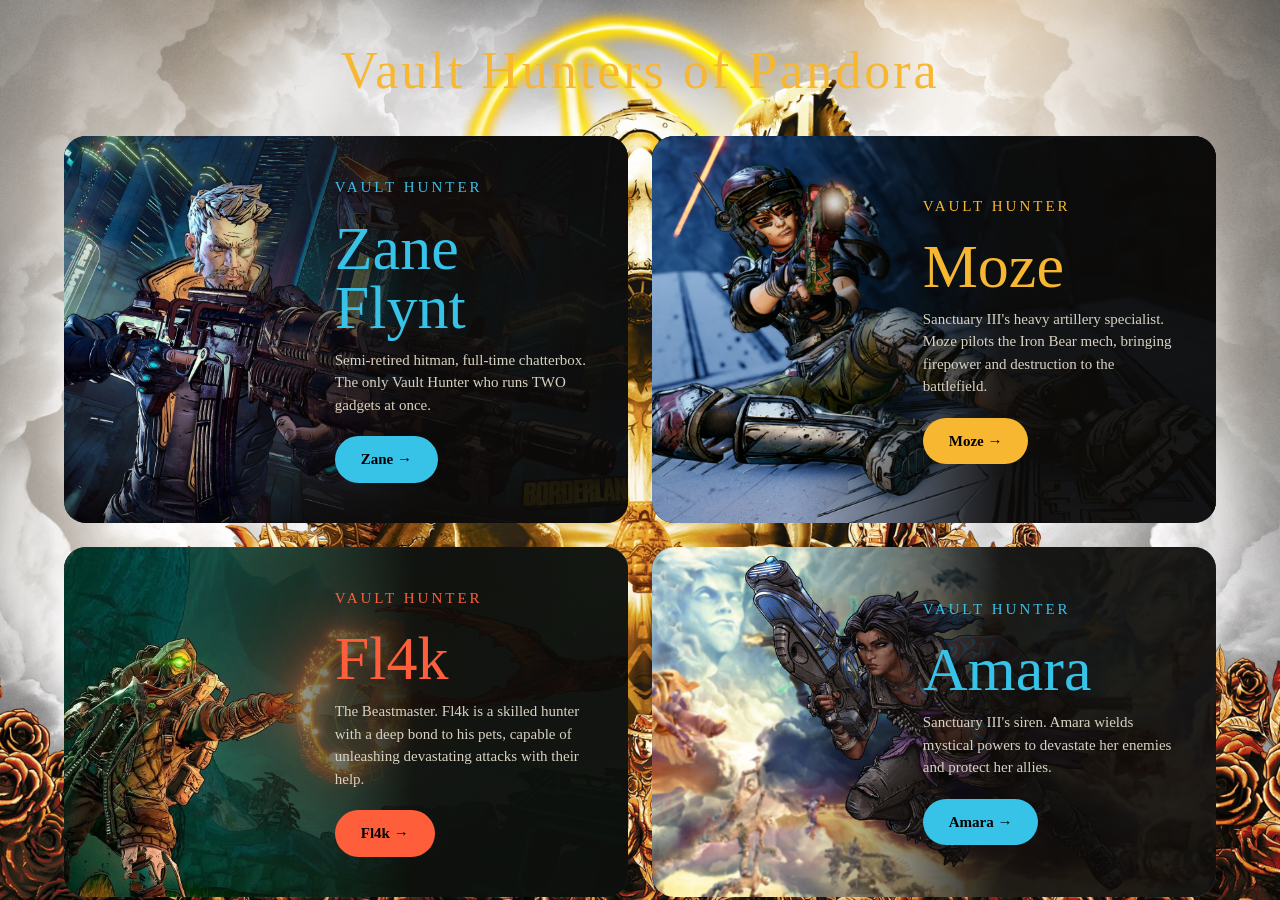
==== commit be2edabd: "Done" ====
--- a/index.html
+++ b/index.html
@@ -19,9 +19,9 @@
             <h1 class="title">Vault Hunters of Pandora</h1>
 
             <!-- Row 1: Zane / Moze -->
-            <div class="row g-4 mb-4 align-items-stretch"> <!-- align-items-stretch ensures all banners in the row have the same height -->
-                <div class="col-lg-6 d-flex">
-                    <div class="banner zane h-100 w-100">
+            <div class="row g-4 mb-4 align-items-stretch">  <!-- align-items-stretch ensures all banners in the row have the same height -->
+                <div class="col-lg-6 d-flex">               <!-- d-flex ensures the banner fills the column -->
+                    <div class="banner zane h-100 w-100">   <!-- h-100 and w-100 ensure the banner fills the column -->
                         <img src='img/Zane.jpg' class="banner-img" alt='Zane Flynt'>
                         <div class="shade"></div>
                         <div class="bannerText">
@@ -162,7 +162,7 @@
                 <p class="role">NPC - Mechanic</p>
 
                 <div class="description"> 
-                    <span class="miniTitle">Role in the Game</span>
+                    <span class="miniTitle">Role in the Game</span> <!-- We use span because its an inline element -->
                     <p>Ellie is the chief mechanic of Sanctuary III, providing players with vehicle upgrades, repairs, and customizations. She also offers side quests and valuable information about the world of Pandora.</p>
                 </div>
 
--- a/CSS/style.css
+++ b/CSS/style.css
@@ -6,6 +6,75 @@
     background-position: center;
     background-repeat: no-repeat;
 }
+/* ============ The background for the banners ============ */
+#zane {
+    /* The gradient on the background pic */
+    background: 
+    linear-gradient(90deg, 
+    rgba(13,11,9,0.95) 40%,         /* rgba(13,11,9,0.95) = dark brown with 95% opacity */
+    rgba(13,11,9,0.35) 100%),       /* rgba(13,11,9,0.35) = dark brown with 35% opacity */
+    url('../img/zane_bg.jpg');
+    background-size: cover;         /* Make sure the it covers the whole banner */
+    background-position: center;    /* Centers the img */
+    background-repeat: no-repeat;   /* Prevents the img from repeating if the banner is bigger than the img */
+}
+
+#fl4k {
+    background: 
+    linear-gradient(90deg,
+    rgba(13,11,9,0.95) 40%,
+    rgba(13,11,9,0.35) 100%),
+    url('../img/fl4k_bg.jpg');
+    background-size: cover;
+    background-position: center; 
+    background-repeat: no-repeat;
+}
+
+#ellie {
+    background: 
+    linear-gradient(90deg,
+    rgba(13,11,9,0.95) 40%,
+    rgba(13,11,9,0.35) 100%),
+    url('../img/ellie_bg.jpg');
+    background-size: cover;
+    background-position: center; 
+    background-repeat: no-repeat;
+}
+
+#moze {
+    background: 
+    linear-gradient(90deg,
+    rgba(13,11,9,0.95) 40%,
+    rgba(13,11,9,0.35) 100%),
+    url('../img/moze_bg.jpg');
+    background-size: cover;
+    background-position: center; 
+    background-repeat: no-repeat;
+}
+
+#amara {
+    background: 
+    linear-gradient(90deg,
+    rgba(13,11,9,0.95) 40%,
+    rgba(13,11,9,0.35) 100%),
+    url('../img/amara_bg.jpg');
+    background-size: cover;
+    background-position: center; 
+    background-repeat: no-repeat;
+}
+
+#cl4ptrap {
+    background: 
+    linear-gradient(90deg,
+    rgba(13,11,9,0.95) 40%,
+    rgba(13,11,9,0.35) 100%),
+    url('../img/cl4ptrap_bg.jpg');
+    background-size: cover;
+    background-position: center; 
+    background-repeat: no-repeat;
+}
+
+/* ============ End of background img =========== */
 
 body {
     margin:0;
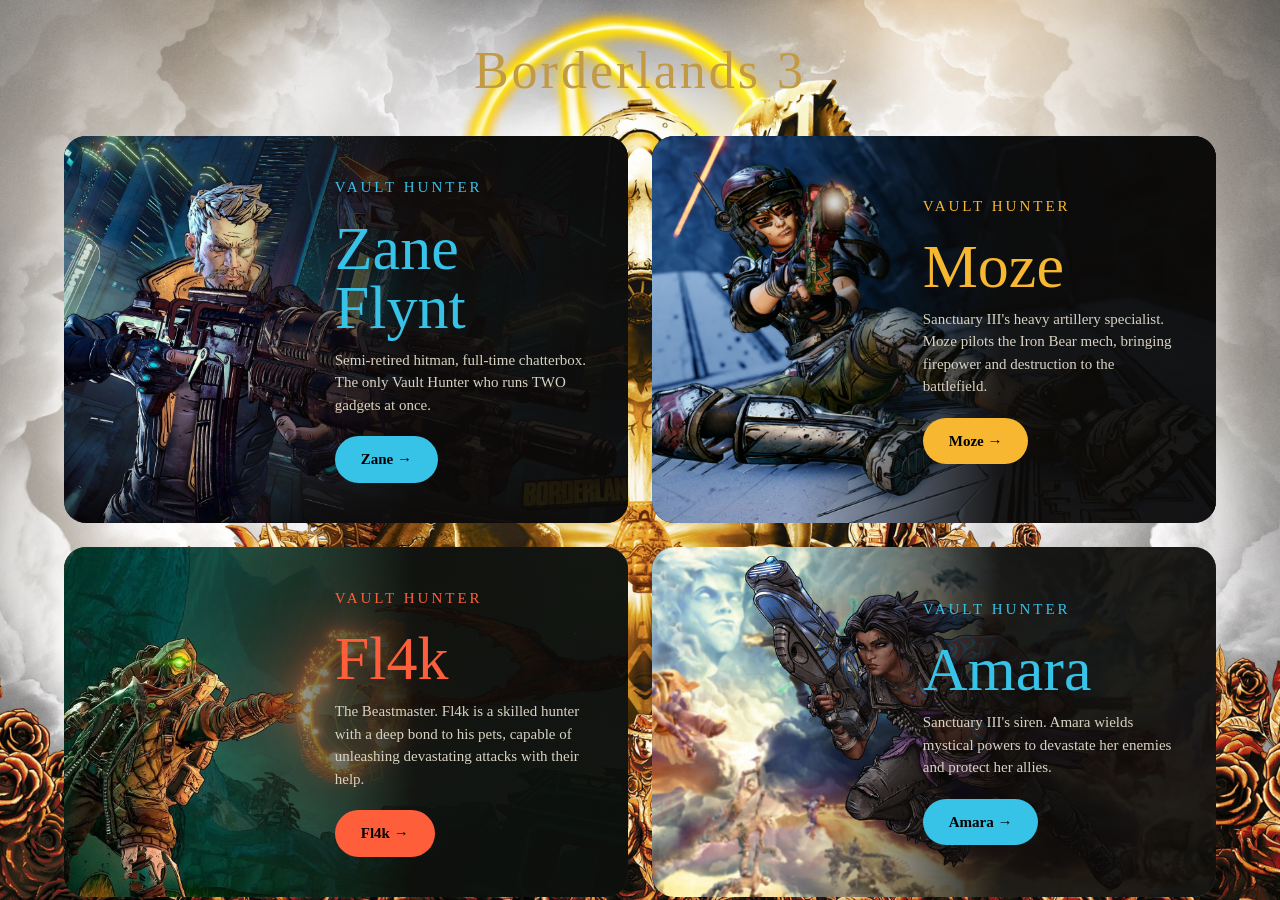
==== commit 329d3c3c: "Changed title and colour" ====
--- a/index.html
+++ b/index.html
@@ -16,7 +16,7 @@
        
         <!-- ================= FRAME: Home ================= -->
         <section class="page" id="home">
-            <h1 class="title">Vault Hunters of Pandora</h1>
+            <h1 class="title">Borderlands 3</h1>
 
             <!-- Row 1: Zane / Moze -->
             <div class="row g-4 mb-4 align-items-stretch">  <!-- align-items-stretch ensures all banners in the row have the same height -->
--- a/CSS/style.css
+++ b/CSS/style.css
@@ -1,4 +1,4 @@
-* {box-sizing: border-box;} /* Makes sure padding and border are included in the width and height of elements */
+* {box-sizing: border-box;} /* Make sure all elements include padding and border in their width and height */
 
 #home {
     background: url('../img/BL3_BG.jpg');
@@ -21,8 +21,8 @@
 
 #fl4k {
     background: 
-    linear-gradient(90deg,
-    rgba(13,11,9,0.95) 40%,
+    linear-gradient(90deg,          /* linear-gradient makes sure a smooth transition from dark to light */
+    rgba(13,11,9,0.95) 40%,       /* rgba(13,11,9,0.95 = Is the gradient and the .95 is the opacity and 40% is where it should stop */
     rgba(13,11,9,0.35) 100%),
     url('../img/fl4k_bg.jpg');
     background-size: cover;
@@ -272,12 +272,12 @@
 #cl4ptrap h1, #cl4ptrap .miniTitle {color: #d48026;}
 #cl4ptrap .description             {color: #d48026;}
 
-.title{
+.title {
     text-align: center;
     font-family: 'Times New Roman', Times, serif;
     font-size: clamp(34px, 5vw, 52px);
     letter-spacing: 3px;
-    color: #f7b731;
+    color: #c29a43;
     margin: 0 0 34px;
 }
 
